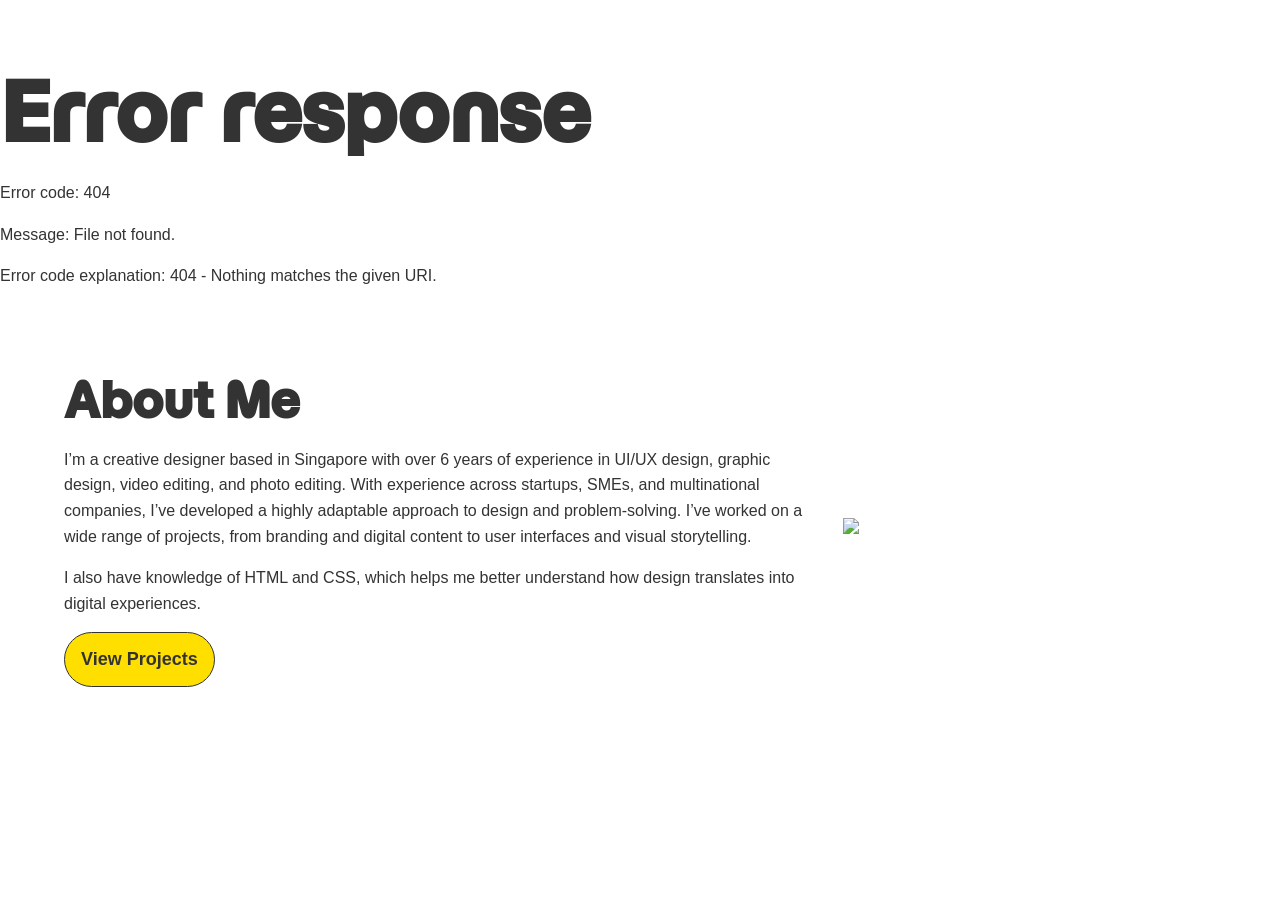
==== about-me.html @ 9fa0860f "fix project structure" ====
<!DOCTYPE html>
<html lang="en">
<head>
  <meta charset="UTF-8">
  <meta name="viewport" content="width=device-width, initial-scale=1.0">
  <link rel="icon" href="https://res.cloudinary.com/dkvnulmx9/image/upload/v1777386339/JG_Brand_Assets_Logo_bporus.svg" type="image/svg+xml">
  <title>Portfolio</title>
  <link rel="stylesheet" href="./css/header.css">
  <link rel="stylesheet" href="./css/base.css">
  <link rel="stylesheet" href="./css/tags.css">
  <link rel="preconnect" href="https://fonts.googleapis.com">
  <link rel="preconnect" href="https://fonts.gstatic.com" crossorigin>
  <link href="https://fonts.googleapis.com/css2?family=Momo+Trust+Display&display=swap" rel="stylesheet">
  <link href="https://fonts.googleapis.com/icon?family=Material+Icons" rel="stylesheet">
</head>

<body data-title="Jean Goh's Portfolio">
  <header id="header"></header>
  <section id="about me">
    <div class="container column-layout align-center">
        <div style="flex: 2">
            <h2>About Me</h2>
            <p>I’m a creative designer based in Singapore with over 6 years of experience in UI/UX design, graphic design, video editing, and photo editing. With experience across startups, SMEs, and multinational companies, I’ve developed a highly adaptable approach to design and problem-solving. I’ve worked on a wide range of projects, from branding and digital content to user interfaces and visual storytelling.</p>
            <p>I also have knowledge of HTML and CSS, which helps me better understand how design translates into digital experiences.</p>            </p>
            <a href="./projects.html" class="primary-btn">View Projects</a>
        </div>
        <div style="flex: 1">
            <img class="img-wrapper" src="https://res.cloudinary.com/dkvnulmx9/image/upload/v1778603439/JG_Photo_square_e1vzpb.png">
        </div>
    </div>
  </section>

  <script src="./javascript/base.js"></script>
  <script src="./javascript/animation.js"></script>
  <script src="./javascript/carousel.js"></script>
  <script src="./javascript/header.js"></script>
  <script src="./javascript/testimonial.js"></script>
  <script src="./javascript/projects.js"></script>
  <script src="./javascript/tags.js"></script>
</body>
</html>
---- css/header.css ----
.site-header {
  position: fixed;
  top: 0;
  z-index: 3000;

  width: 100%;
  height: 60px;

  display: flex;
  justify-content: space-between;
  align-items: center;

  padding: 0 20px;

  background: var(--color-bg);
  backdrop-filter: blur(12px);
  -webkit-backdrop-filter: blur(12px);
}

.logo {
  display: flex;
  align-items: center;
  text-decoration: none;
}

.logo img {
  height: 40px; 
  width: auto;
}

.brand-name {
  margin-left: 10px; 
  font-size: 24px; 
  font-family: Momo Trust Display, sans-serif; 
  font-weight: bold; color: #333; 
  align-items: middle;
}

#mainNav {
  font-family: Inter, sans-serif;
  font-size: 16px;
  color: #333;
  display: flex;
  flex-direction: row;
  gap: 20px;
  align-items: center;
  transition: none;
}

#mainNav > a { 
  align-items: center; 
  text-decoration: none; 
  color: #333; 
}

.nav-links {
  display: flex;
  flex-direction: row;
  margin: 0;
  padding: 0;
  list-style: none;
  align-items: center;
}

.nav-items {
  list-style: none;
  height: 100%;
  display: flex;
}


.nav-item > a {
  color: #333;
  font-weight: 500;
  text-decoration: none;
  transition: color 0.2s ease;
  padding: 15px;
}

.nav-item > a:hover {
  color: #00DDDD;
}

.nav-link {
  display: inline-flex;
  align-items: center;
  gap: 4px; /* space between text and icon */
  text-decoration: none;
}

/* smooth animation */
.nav-link .material-icons {
  transition: transform 0.3s ease;
}

.nav-link:hover .material-icons {
  transform: rotate(180deg);
}


.dropdown-content a {
  font-family: Inter, sans-serif;
  font-size: 14px;
  font-weight: 400;
  text-decoration: none;
}

.hamburger {
  display: none;
  background: none;
  border: none;
  cursor: pointer;
  transition: none;
  animation: none;
  opacity: 1;
  border: none;
  box-shadow: none;
  transform: translateY(0px);
}

.dropdown {
  position: relative;
}

/* Hidden menu */
.dropdown-content {
  display: none;
  position: absolute;
  top: 100%;
  left: 0;
  background: white;
  min-width: 180px;
  box-shadow: 0 8px 16px rgba(0,0,0,0.1);
  border-radius: 8px;
  overflow: hidden;
  z-index: 1000;
  margin: 0;
  padding: 0;
  list-style: none;
  width: 100%;
}

/* Links inside dropdown */
.dropdown-content a {
  display: block;
  padding: 20px;
  color: #333;
}

.dropdown-content a:hover {
  background: #f5f5f5;
}

/* Show menu on hover */
.dropdown:hover .dropdown-content {
  display: block;
}


/* MOBILE DEFAULT (hidden menu) */
@media (max-width: 1024px) {

  /* =========================
     LAYERING FIX (IMPORTANT)
  ========================= */
  .site-header {
    position: sticky;
    top: 0;
    z-index: 3000;
    background: white;
    border-bottom: 1px solid rgba(0,0,0,0.06);
  }

  .hamburger {
    z-index: 4000;
    display: flex;
    align-items: center;
    justify-content: center;
    height: 40px;
  }

  #mainNav {
    z-index: 2000;
  }

  /* =========================
     HAMBURGER ICON
  ========================= */
  input[type="checkbox"] {
    width: 40px;
    height: 40px;
    opacity: 0;
    position: absolute;
  }

  .hamburger-icon {
    width: 40px;
    height: 4px;
    background: #333;
    position: relative;
    border-radius: 999px;
  }

  .hamburger-icon::before,
  .hamburger-icon::after {
    content: '';
    width: 40px;
    height: 4px;
    background: #333;
    position: absolute;
    transition: 0.3s ease;
    border-radius: 999px;
  }

  .hamburger-icon::before { top: -14px; }
  .hamburger-icon::after { top: 14px; }

  /* X animation */
  #toggle:checked ~ .hamburger-icon {
    background: transparent;
  }

  #toggle:checked ~ .hamburger-icon::before {
    transform: translateY(14px) rotate(45deg);
  }

  #toggle:checked ~ .hamburger-icon::after {
    transform: translateY(-14px) rotate(-45deg);
  }

  /* =========================
     FULL PAGE MENU OVERLAY
  ========================= */
  #mainNav {
    position: fixed;
    top: 60px;
    left: 0;
    width: 100%;
    height: calc(100vh - 60px);

    /* 🔥 TINT + BLUR */
    background: rgba(255, 255, 255, 0.92);
    backdrop-filter: blur(16px);
    -webkit-backdrop-filter: blur(16px);

    display: flex;
    flex-direction: column;
    align-items: flex-start;
    padding: 20px;

    opacity: 0;
    visibility: hidden;
    pointer-events: none;

    transition: opacity 0.3s ease, visibility 0.3s ease;
  }

  /* OPEN STATE */
  #mainNav.active {
    opacity: 1;
    visibility: visible;
    pointer-events: auto;
  }

  /* =========================
     NAV STRUCTURE
  ========================= */
  .nav-links {
    flex-direction: column;
    width: 100%;
    margin: 0;
    padding: 0;
  }

  .nav-item {
    width: 100%;
  }

  .nav-item > a {
    display: block;
    width: 100%;
    padding: 16px;
    font-size: 18px;
    color: #333;
    text-decoration: none;
  }

  .nav-item > a:hover {
    color: #333;
  }

  /* =========================
     DROPDOWN
  ========================= */
  #mainNav .dropdown {
    width: 100%;
  }

  #mainNav .dropdown-content {
    position: static;
    display: flex;
    flex-direction: column;
    width: 100%;
    box-shadow: none;
    background: transparent;
  }

  .dropdown-content a:hover {
    background: none;
  }

  .nav-link:hover .material-icons {
    transform: none;
  }

}
---- css/base.css ----
html, body { 
  margin: 0; 
  padding: 0; 
  overflow-x: hidden;
  overflow-y: visible;
}

*, *::before, *::after {
  box-sizing: border-box;
}

body {
  opacity: 0;
  transition: opacity 0.15s ease;
  padding-top: 60px;
}

body.loaded {
  opacity: 1;
}

body.fade-out {
  opacity: 0;
}


/*Global Styles*/
:root {
  --space-1: 4px;
  --space-2: 8px;
  --space-3: 12px;
  --space-4: 16px;
  --space-5: 24px;
  --space-6: 32px;
  --space-7: 48px;
  --space-8: 64px;

  --color-text: #333;
  --color-bg: #ffffff;
  --color-surface: #edeae6;
  --color-primary: #00DDDD;
  --color-accent: #FFDF00;
  --color-border: #333;

  --font-body: Inter, sans-serif;
  --font-display: "Momo Trust Display", sans-serif;

  --text-xs: 0.75rem;
  --text-sm: 0.875rem;
  --text-base: 1rem;
  --text-md: 1.125rem;
  --text-lg: 1.5rem;
  --text-xl: 2rem;
  --text-2xl: 3rem;
  --text-3xl: 5rem;
}

/* Reusable Modules */
.container {
  max-width: 1200px;
  width: 90%;
  margin: 0px auto;
}

.column {
  display: flex;
  flex-direction: column;
}

.row {
  display: flex;
  flex-direction: row;
}

.center {
  align-items: center;
  justify-content: center;
  text-align: center;
}

.align-center{
 align-items: center; 
}

.left {
  align-items: flex-start;
  justify-content: flex-start;
  text-align: left;
}

.column-layout {
  display: flex;
  gap: var(--space-6);
}

img {
  max-width: 100%;
  height: auto;
  object-fit: cover;
}

.shadow {
  box-shadow: 0 0 12px rgba(0, 0, 0, 0.1);
}

/* Animation */

.reveal > * {
  opacity: 0;
  transform: translateY(30px);
  transition: opacity 1.5s ease, transform 1.5s ease;
}

.reveal.show > * {
  opacity: 1;
  transform: translateY(0);
}

/* Typography */
h1, h2, h3, h4, h5{
  margin-bottom: var(--space-3);
  margin-top: 0;
  padding: 0;
}

h1 {
  font-family: var(--font-display);
  font-size: var(--text-3xl);
  font-weight: bold;
  color: var(--color-text);
}

h2 {
  font-family: var(--font-display);
  font-size: var(--text-2xl);
  font-weight: 600;
  color: var(--color-text);
}

h3 {
  font-family: var(--font-body);
  font-size: var(--text-xl);
  color: var(--color-text);
}

h4 {
  font-family: var(--font-body);
  font-size: var(--text-md);
  color: var(--color-text);
}

h5 {
  font-family: var(--font-body);
  font-size: var(--text-sm);
  color: var(--color-text);
}
 

p {
  font-family: var(--font-body);
  font-size: var(--text-base);
  color: var(--color-text);
  line-height: 1.6;
}


/* Specific Styles */

#hero {
  background:var(--color-surface); 
  min-height:650px; 
  display:flex; 
  align-items:center; 
  justify-content:center; 
  text-align:center;
}

.hero-content {
  display: flex;
  flex-direction: column;
  gap: var(--space-4);
  align-items: center;
}

#breadcrumbs {
  padding-block: var(--space-3);
}

#breadcrumbs nav {
  display: flex;
  align-items: center;   /* important */
  gap: var(--space-2);
  font-family: var(--font-body);
  font-size: var(--text-sm);
}

#breadcrumbs nav a{
  font-family: var(--font-body);
  font-size: var(--text-sm);
  font-weight: 600;
  color: var(--color-text);
  text-decoration: none;
}

#breadcrumbs nav a:hover {
  color: var(--color-primary);
}

#breadcrumbs .material-icons {
  font-size: var(--text-sm);
  color: var(--color-text);
  transition: none;
}

section { 
  padding-block: var(--space-8);
}

#projects h2 {
  text-align: left;
}


hr {
  border: none;
  height: 3px;
  background-color: var(--color-border);
  margin: 20px 0;
}

.primary-btn {
  display: inline-block;
  background-color: var(--color-accent);  /* yellow color */
  color: var(--color-text);               /* text color */
  padding: var(--space-4) var(--space-4);         /* space inside */
  border: 1px solid var(--color-text);     /* add border */
  border-radius: 80px;         /* rounded corners */
  cursor: pointer;            /* pointer on hover */
  font-family: var(--font-body);
  font-size: 18px;
  font-weight: 600;
  transition: transform 0.3s ease;  /* smooth hover effect */
  text-decoration: none;
}

.primary-btn:hover {
  background-color: var(--color-primary); /* darker on hover */
  transform: scale(1.1);
  box-shadow: 4px 6px 0px var(--color-border);
}

.carousel-wrapper {
  max-width: 1080px;  
  min-width: 0;        /* visible area */
  width: 100%;
  height: auto;
  overflow: hidden;
  margin: 0 auto;
    -webkit-mask-image: linear-gradient(to right, transparent, black 10%, black 90%, transparent);
  -webkit-mask-repeat: no-repeat;
  -webkit-mask-size: 100% 100%;
  mask-image: linear-gradient(to right, transparent, black 10%, black 90%, transparent);
  mask-repeat: no-repeat;
  mask-size: 100% 100%;
}

.carousel {
  display: flex;
  margin: 20px 0;
  gap: var(--space-8);
  /* We'll animate using JS */
}

.icon {
  flex: 0 0 auto; /* don't shrink, don't grow, width based on content */
  display: flex;
  flex-direction: column;
  align-items: center;
  gap: var(--space-4);
  transition: transform 0.3s ease;
  text-decoration: none;
}

.icon img {
  height: 150px;
  width: auto;
  display: block;
  object-fit: contain;
}

.icon:hover {
  transform: scale(1.1);
  cursor: pointer;
}

#featured-projects{
  width: 100%;
  display: flex;
  justify-content: flex-start;
}

#projectsGrid {
  display: grid;
  grid-template-columns: repeat(3, 1fr);
  gap: var(--space-6);
}

.project-link {
  opacity: 1;
  transform: translateY(0);
  transition: opacity 0.35s ease, transform 0.35s ease;
  will-change: opacity, transform;
  display: block; /* important */
}

.project-link.is-hidden {
  opacity: 0;
  transform: translateY(12px);
  pointer-events: none;
  position: relative; /* keeps grid stable */
}

.project-link.is-ready {
  opacity: 0;
  transform: translateY(12px);
}

.project-link.is-visible {
  opacity: 1;
  transform: translateY(0);
}

.project-card-column .tag-pill:hover {
  transform: none;
  box-shadow: none;
}

.project-card-column {
  aspect-ratio: 4 / 4;
  background-color: var(--color-bg);
  border: var(--color-border) solid 1px;
  overflow: hidden;
  border-radius: 30px;
  cursor: pointer;
  transition: all 0.3s ease;
  width: 100%;
}


.project-card-column:hover {
  transform: scale(1.05);
  box-shadow: 4px 6px 0px var(--color-border);
}

.project-thumbnails {
  display: flex;
  overflow: hidden;
  aspect-ratio: 4 / 2;
  width: 100%;
  height: auto;
}

.project-thumbnails img {
  width: 100%;
}

.project-link {
  flex: 1;                /* equal width columns */
  text-decoration: none;
  color: inherit;
  display: block; /* makes entire area clickable */
}

.project-info {
  padding:10px 15px;
}

.project-main-image .img-wrapper {
  width: 100%;
  height: 100%;
  overflow: hidden;
  border-radius: 20px;
  transition: transform 0.3s ease;
}

.project-main-image img {
  width: 100%;
  height: 100%;
  object-fit: cover;
}

.project-main-image .img-wrapper:hover {
  transform: scale(1.01);
}

.img-wrapper img {
  width: 100%;
  height: 100%;
  object-fit: cover;
  display: block;
}

.img-wrapper-full {
  border-radius: 20px;
  height: 100%;
  overflow: hidden;
}

.img-wrapper-full img {
  width: 100%;
  height: auto;
  object-fit: cover;
  display: block;
}


/* Slideshow */
.testimonial-slider {
  position: relative;
  max-width: 900px;
  width: 100%;
  margin: auto;
}

/* FADE LEFT */
.testimonial-slider::before,
.testimonial-slider::after {
  content: "";
  position: absolute;
  top: 0;
  width: 60px;
  height: 100%;
  z-index: 5;
  pointer-events: none;
}

/* LEFT fade */
.testimonial-slider::before {
  left: 0;
  background: linear-gradient(to right, white 60%, transparent);
}

/* RIGHT fade */
.testimonial-slider::after {
  right: 0;
  background: linear-gradient(to left, white 60%, transparent);
}

.viewport {
  overflow: hidden;
  position: relative;
}

.track {
  display: flex;
  transition: transform 0.5s ease;
  touch-action: pan-y;
}

.slide {
  flex: 0 0 100%;
  display: flex;
  align-items: center;
  justify-content: center;
  

  min-height: 420px;   /* 👈 controls overall height */
  padding: 20px;
  box-sizing: border-box;
}

/* CARD */
.card {
  width: min(700px, 90%);
  height: 100%;              /* 👈 key */
  max-height: 500px;         /* optional safety cap */

  box-sizing: border-box;

  padding: var(--space-6);

  display: flex;
  flex-direction: column;
  justify-content: center;   /* keeps content centered */

  background-color: var(--color-surface);
  border: 1px solid var(--color-border);
  border-radius: 30px;
}

/* NAV */
.testimonial-slider .nav {
  position: absolute;
  top: 50%;
  transform: translateY(-50%);

  width: 40px;
  height: 40px;

  display: flex;              /* 👈 required */
  align-items: center;
  justify-content: center;

  padding: 0;                 /* 👈 remove shift */
  background: var(--color-bg);
  color: var(--color-text);
  border: 1px solid var(--color-border);

  border-radius: 50%;
  cursor: pointer;
  z-index: 10;
}

.prev { left: 10px; }
.next { right: 10px; }

/* DOTS */
.dots {
  display: flex;
  justify-content: center;
  gap: var(--space-2);
  margin-top: 10px;
}

.dot {
  all: unset;
  width: 8px;
  height: 8px;
  border-radius: 50%;
  background: var(--color-surface);
  transition: all 0.2s ease;
  cursor: pointer;
}

.dot:hover {
  background: var(--color-primary);
  scale: 1.1;
}

.dot.active {
  background: var(--color-border);
}

/* ONE BREAKPOINT */
@media (max-width: 1024px) {
  h1 { font-size: 3.5rem; }
  h2 { font-size: 2.5rem; }
  h3 { font-size: 1.5rem; }
  h4 { font-size: 1.2rem; }
  h5 { font-size: 1rem; }
  p  { font-size: 1.05rem; line-height: 1.65; }

  body {
  padding-top: 0px;
}

}



/* ONE BREAKPOINT */
@media (max-width: 768px) {
  h1 { font-size: 2.5rem; }
  h2 { font-size: 2rem; }
  h3 { font-size: 1.25rem; }
  h4 { font-size: 1.05rem; }
  h5 { font-size: 0.95rem; }

  p {
    font-size: 1rem;
    line-height: 1.7;
  }

  section {
    padding: 24px 16px;
  }

  #hero {
    min-height: auto;
    padding: 80px 16px;
  }

  .hero-content {
    max-width: 80%;
    gap: auto;
  }

  h1 {
  font-size: clamp(2.8rem, 8vw, 4rem);
  line-height: 1.05;
  }

  h2 {
    font-size: clamp(1.8rem, 5vw, 2.4rem);
    line-height: 1.2;
  }

  h3 {
    font-size: 1.25rem;
    line-height: 1.4;
  }

  h4 {
    font-size: 1.05rem;
    line-height: 1.4;
  }

  h5 {
    font-size: 0.95rem;
    line-height: 1.4;
  }

  p {
    font-size: 1rem;
    line-height: 1.7;
  }

  .primary-btn {
    padding: 14px 20px;
    font-size: 1rem;
    transition: all 0.3s ease;
  }

  .row {
    flex-direction: column;
  }
  
  .column {
    height: auto;
  }
  

  .carousel {
    gap: var(--space-6);
  }

  .carousel-wrapper {
    max-width: 80%;
  }

  .project-card-column:hover {
    transform: none;
    box-shadow: none;
  }

  .viewport {
    overflow: hidden; /* KEEP THIS */
    touch-action: pan-x;
  }

 .testimonial-slider::before {
  width: 20px;
  background: linear-gradient(to right, rgba(255,255,255,1), rgba(255,255,255,0));
}

.testimonial-slider::after {
  width: 20px;
  background: linear-gradient(to left, rgba(255,255,255,1), rgba(255,255,255,0));
}

.track {
  display: flex;
  transition: transform 0.5s ease;
  width: 100%;
}

  .track.dragging {
    cursor: grabbing;
  }

  .slide {
  flex: 0 0 100%;
  width: 100%;
  min-width: 100%;
  box-sizing: border-box;
}

  .track::-webkit-scrollbar {
    display: none;
  }

  /* hide arrows on mobile */
  .testimonial-slider .nav {
    display: none;
  }

  .card {
  width: 100%;
  max-width: none;
  height: auto;
  max-height: none;
  min-height: 100%;

  padding: 32px;

  display: flex;
  flex-direction: column;
  justify-content: center;

  background: var(--color-surface);
  border: 1px solid var(--color-border);
  border-radius: 30px;
}

}
---- css/tags.css ----
#project-filters {
  margin-bottom: 20px;
  display: flex;
  gap: 10px;
  flex-wrap: wrap;
}

.filter-btn {
  padding: 8px 14px;
  border: 1px solid #ccc;
  background: white;
  cursor: pointer;
  border-radius: 20px;
  transition: 0.2s;
}

.filter-btn:hover{
  background: var(--color-primary);
}

.filter-btn.active {
  background: black;
  color: white;
  border-color: black;
}

.tag-spacer {
  display: flex;
  gap: var(--space-2);
  margin-top: var(--space-2);
  flex-wrap: wrap; 
}

.tag-spacer a {
  text-decoration: none;
  color: inherit;
}

.tag-pill {
  padding: 4px 10px;
  border-radius: 999px;
  background-color: var(--color-primary);
  border: 1px solid var(--color-border);
  font-family: var(--font-body);
  font-size: var(--text-xs);
  font-weight: 600;

  transition: transform 0.3s ease;
  display: inline-block;
}

.tag-pill:hover {
  transform: scale(1.1);
  box-shadow: 4px 6px 0px var(--color-border);
}
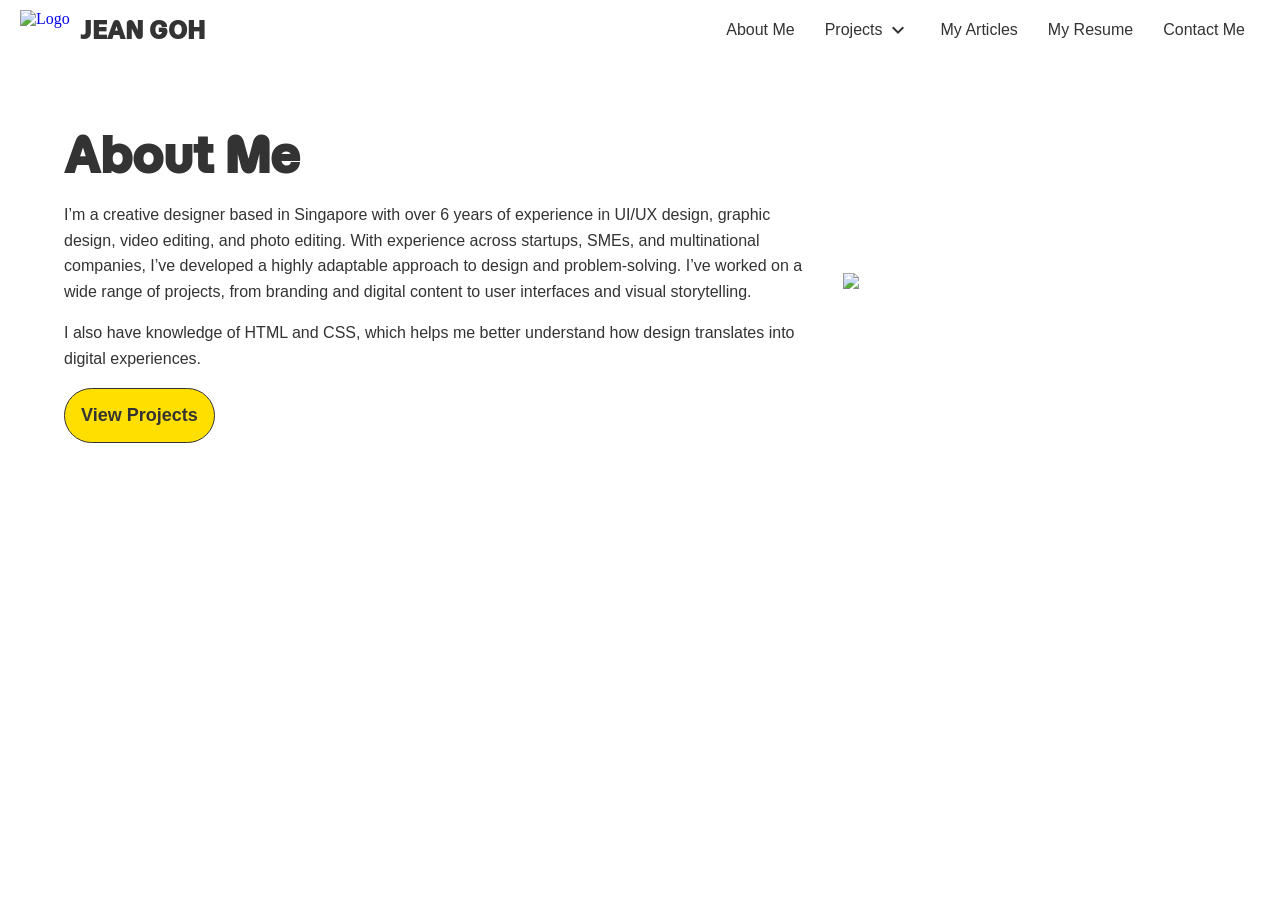
==== commit 4b19805d: "update" ====
--- a/about-me.html
+++ b/about-me.html
@@ -1,6 +1,7 @@
 <!DOCTYPE html>
 <html lang="en">
 <head>
+  <base href="/">
   <meta charset="UTF-8">
   <meta name="viewport" content="width=device-width, initial-scale=1.0">
   <link rel="icon" href="https://res.cloudinary.com/dkvnulmx9/image/upload/v1777386339/JG_Brand_Assets_Logo_bporus.svg" type="image/svg+xml">
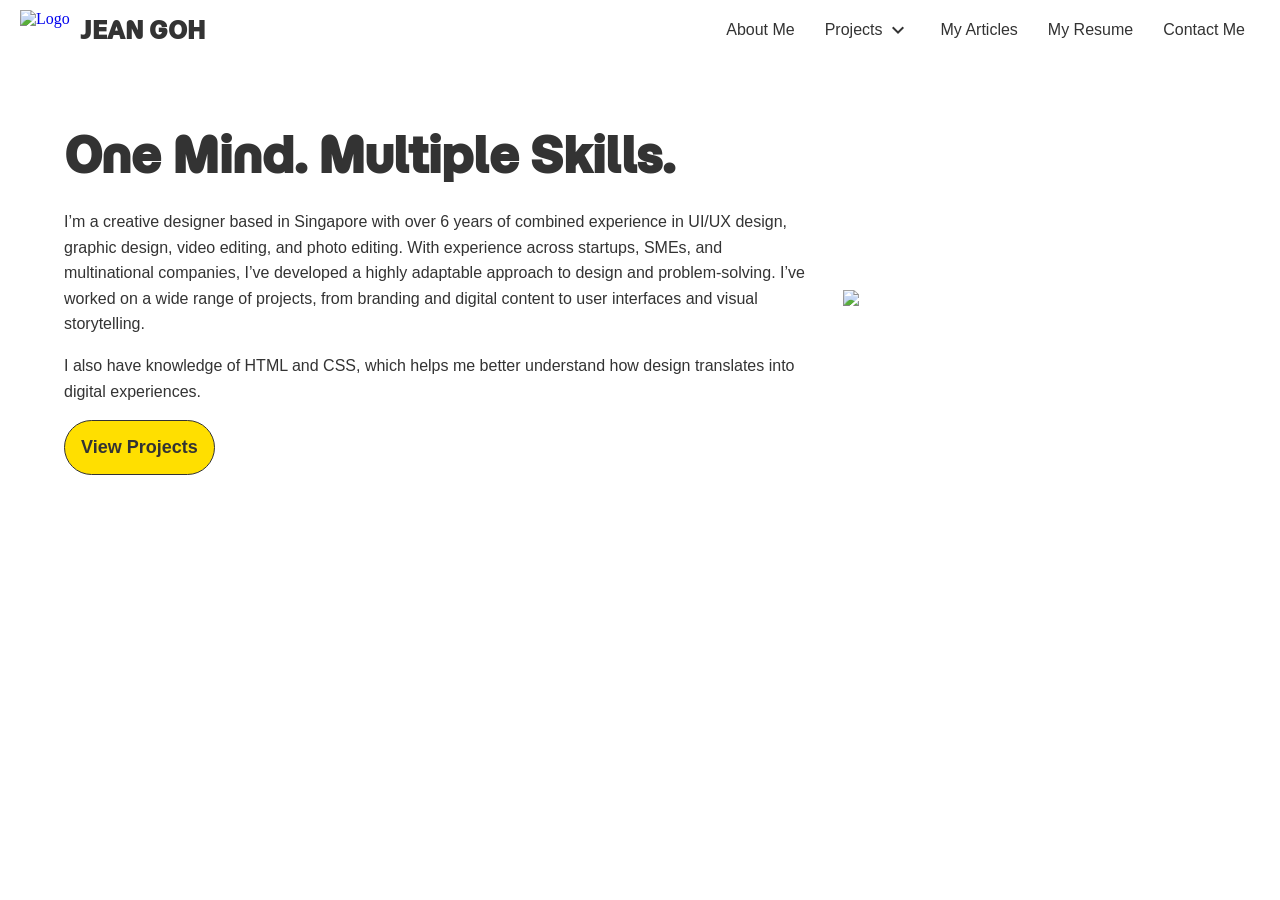
==== commit 961308e9: "Update 20260516" ====
--- a/about-me.html
+++ b/about-me.html
@@ -20,8 +20,8 @@
   <section id="about me">
     <div class="container column-layout align-center">
         <div style="flex: 2">
-            <h2>About Me</h2>
-            <p>I’m a creative designer based in Singapore with over 6 years of experience in UI/UX design, graphic design, video editing, and photo editing. With experience across startups, SMEs, and multinational companies, I’ve developed a highly adaptable approach to design and problem-solving. I’ve worked on a wide range of projects, from branding and digital content to user interfaces and visual storytelling.</p>
+            <h2>One Mind. Multiple Skills.</h2>
+            <p>I’m a creative designer based in Singapore with over 6 years of combined experience in UI/UX design, graphic design, video editing, and photo editing. With experience across startups, SMEs, and multinational companies, I’ve developed a highly adaptable approach to design and problem-solving. I’ve worked on a wide range of projects, from branding and digital content to user interfaces and visual storytelling.</p>
             <p>I also have knowledge of HTML and CSS, which helps me better understand how design translates into digital experiences.</p>            </p>
             <a href="./projects.html" class="primary-btn">View Projects</a>
         </div>
--- a/css/base.css
+++ b/css/base.css
@@ -107,8 +107,9 @@
 
 .reveal > * {
   opacity: 0;
-  transform: translateY(30px);
-  transition: opacity 1.5s ease, transform 1.5s ease;
+  transform: translateY(60px);
+  transition: opacity 1.4s cubic-bezier(0.16, 1, 0.3, 1),
+              transform 1.4s cubic-bezier(0.16, 1, 0.3, 1);
 }
 
 .reveal.show > * {
@@ -116,12 +117,24 @@
   transform: translateY(0);
 }
 
+.reveal.show > *:nth-child(1) { transition-delay: 0s; }
+.reveal.show > *:nth-child(2) { transition-delay: 0.12s; }
+.reveal.show > *:nth-child(3) { transition-delay: 0.24s; }
+.reveal.show > *:nth-child(4) { transition-delay: 0.36s; }
+.reveal.show > *:nth-child(5) { transition-delay: 0.48s; }
+
 /* Typography */
 h1, h2, h3, h4, h5{
-  margin-bottom: var(--space-3);
   margin-top: 0;
   padding: 0;
 }
+
+h1 { margin-bottom: clamp(1.5rem, 2vw, 2rem); }
+h2 { margin-bottom: clamp(1.25rem, 1.8vw, 1.75rem); }
+h3 { margin-bottom: clamp(1rem, 1.5vw, 1.5rem); }
+h4 { margin-bottom: clamp(0.75rem, 1.2vw, 1.25rem); }
+h5 { margin-bottom: clamp(0.5rem, 1vw, 1rem); }
+h6 { margin-bottom: clamp(0.4rem, 0.75vw, 0.75rem); }
 
 h1 {
   font-family: var(--font-display);
@@ -165,6 +178,9 @@
 
 
 /* Specific Styles */
+#hero h1 {
+  margin-bottom: 0;
+}
 
 #hero {
   background:var(--color-surface); 
@@ -239,7 +255,7 @@
   font-family: var(--font-body);
   font-size: 18px;
   font-weight: 600;
-  transition: transform 0.3s ease;  /* smooth hover effect */
+  transition: transform 0.3s ease, box-shadow 0.3s ease;  /* smooth hover effect */
   text-decoration: none;
 }
 
@@ -249,42 +265,71 @@
   box-shadow: 4px 6px 0px var(--color-border);
 }
 
+.primary-btn.nav:disabled {
+  opacity: 0.3;
+  cursor: not-allowed;
+  pointer-events: none;
+  filter: grayscale(1);
+  box-shadow: none !important;
+}
+
+.btn-wrap {
+  transition: opacity 1.5s ease, transform 1.5s ease;
+  transform: translateY(30px);
+  opacity: 0;
+}
+
+.reveal.show .btn-wrap {
+  transform: translateY(0);
+  opacity: 1;
+}
+
 .carousel-wrapper {
-  max-width: 1080px;  
-  min-width: 0;        /* visible area */
-  width: 100%;
-  height: auto;
+  width: 100%;
+  max-width: 1080px;
+  margin: 0 auto;
   overflow: hidden;
-  margin: 0 auto;
-    -webkit-mask-image: linear-gradient(to right, transparent, black 10%, black 90%, transparent);
-  -webkit-mask-repeat: no-repeat;
-  -webkit-mask-size: 100% 100%;
-  mask-image: linear-gradient(to right, transparent, black 10%, black 90%, transparent);
-  mask-repeat: no-repeat;
-  mask-size: 100% 100%;
+  position: relative;
+
+  -webkit-mask-image: linear-gradient(
+    to right,
+    transparent,
+    black 10%,
+    black 90%,
+    transparent
+  );
+  mask-image: linear-gradient(
+    to right,
+    transparent,
+    black 10%,
+    black 90%,
+    transparent
+  );
 }
 
 .carousel {
   display: flex;
-  margin: 20px 0;
+  flex-wrap: nowrap;
+  width: max-content;
   gap: var(--space-8);
-  /* We'll animate using JS */
+
+  will-change: transform;
+  transform: translateX(0);
 }
 
 .icon {
-  flex: 0 0 auto; /* don't shrink, don't grow, width based on content */
+  flex: 0 0 auto;
   display: flex;
   flex-direction: column;
   align-items: center;
   gap: var(--space-4);
-  transition: transform 0.3s ease;
   text-decoration: none;
+  transition: transform 0.2s ease;
 }
 
 .icon img {
   height: 150px;
   width: auto;
-  display: block;
   object-fit: contain;
 }
 
@@ -414,7 +459,21 @@
 }
 
 
-/* Slideshow */
+/* Testimonial Slideshow */
+.viewport p,
+.viewport h4,
+.viewport h5 {
+  margin: 0;
+}
+
+.viewport p {
+  margin-bottom: var(--space-4); /* quote → author block */
+}
+
+.viewport h4 {
+  margin-bottom: var(--space-2); /* quote → author block */
+}
+
 .testimonial-slider {
   position: relative;
   max-width: 900px;
@@ -449,12 +508,17 @@
 .viewport {
   overflow: hidden;
   position: relative;
+  width: 100%;
 }
 
 .track {
   display: flex;
-  transition: transform 0.5s ease;
-  touch-action: pan-y;
+  flex-wrap: nowrap;
+  width: 100%;
+  will-change: transform;
+  user-select: none;
+  -webkit-user-select: none;
+  -webkit-touch-callout: none;
 }
 
 .slide {
@@ -470,14 +534,14 @@
 }
 
 /* CARD */
-.card {
+.testimonial-card {
   width: min(700px, 90%);
   height: 100%;              /* 👈 key */
   max-height: 500px;         /* optional safety cap */
 
   box-sizing: border-box;
 
-  padding: var(--space-6);
+  padding: var(--space-8);
 
   display: flex;
   flex-direction: column;
@@ -528,7 +592,6 @@
   height: 8px;
   border-radius: 50%;
   background: var(--color-surface);
-  transition: all 0.2s ease;
   cursor: pointer;
 }
 
@@ -554,6 +617,10 @@
   padding-top: 0px;
 }
 
+#projectsGrid {
+    grid-template-columns: 1fr;
+  }
+
 }
 
 
@@ -644,9 +711,9 @@
   }
 
   .viewport {
-    overflow: hidden; /* KEEP THIS */
-    touch-action: pan-x;
-  }
+  overflow: hidden;
+  touch-action: pan-y;
+}
 
  .testimonial-slider::before {
   width: 20px;
@@ -660,13 +727,9 @@
 
 .track {
   display: flex;
-  transition: transform 0.5s ease;
-  width: 100%;
-}
-
-  .track.dragging {
-    cursor: grabbing;
-  }
+  will-change: transform;
+  transform: translateX(0);
+}
 
   .slide {
   flex: 0 0 100%;
@@ -684,7 +747,7 @@
     display: none;
   }
 
-  .card {
+  .testimonial-card {
   width: 100%;
   max-width: none;
   height: auto;
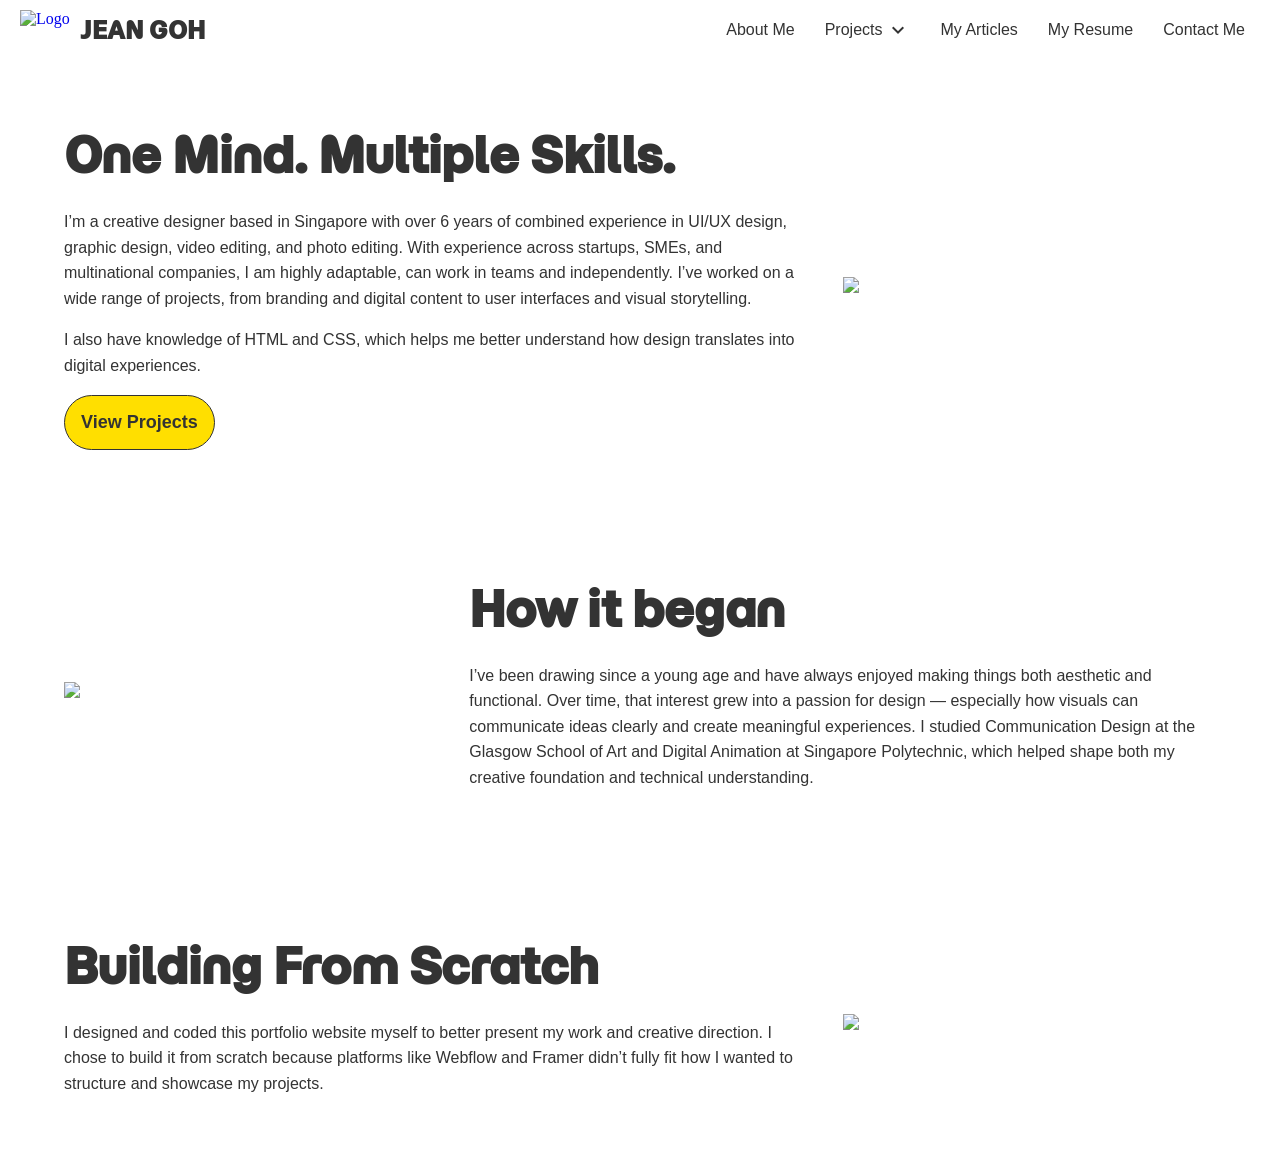
==== commit 0c3e3b51: "Update 20260518" ====
--- a/about-me.html
+++ b/about-me.html
@@ -18,10 +18,10 @@
 <body data-title="Jean Goh's Portfolio">
   <header id="header"></header>
   <section id="about me">
-    <div class="container column-layout align-center">
+    <div class="container row column-layout align-center reveal about-section">
         <div style="flex: 2">
             <h2>One Mind. Multiple Skills.</h2>
-            <p>I’m a creative designer based in Singapore with over 6 years of combined experience in UI/UX design, graphic design, video editing, and photo editing. With experience across startups, SMEs, and multinational companies, I’ve developed a highly adaptable approach to design and problem-solving. I’ve worked on a wide range of projects, from branding and digital content to user interfaces and visual storytelling.</p>
+            <p>I’m a creative designer based in Singapore with over 6 years of combined experience in UI/UX design, graphic design, video editing, and photo editing. With experience across startups, SMEs, and multinational companies, I am highly adaptable, can work in teams and independently. I’ve worked on a wide range of projects, from branding and digital content to user interfaces and visual storytelling.</p>
             <p>I also have knowledge of HTML and CSS, which helps me better understand how design translates into digital experiences.</p>            </p>
             <a href="./projects.html" class="primary-btn">View Projects</a>
         </div>
@@ -30,8 +30,33 @@
         </div>
     </div>
   </section>
+  <section id="how-it-began">
+    <div class="container row column-layout align-center reveal about-section">
+         <div style="flex: 1">
+            <img class="img-wrapper" src="https://res.cloudinary.com/dkvnulmx9/image/upload/v1778603439/JG_Photo_square_e1vzpb.png">
+        </div>
+        <div style="flex: 2">
+            <h2>How it began</h2>
+            <p>I’ve been drawing since a young age and have always enjoyed making things both aesthetic and functional. Over time, that interest grew into a passion for design — especially how visuals can communicate ideas clearly and create meaningful experiences.
+
+I studied Communication Design at the Glasgow School of Art and Digital Animation at Singapore Polytechnic, which helped shape both my creative foundation and technical understanding.</p>
+        </div>
+    </div>
+  </section>
+  <section id="about me">
+    <div class="container row column-layout align-center reveal about-section">
+        <div style="flex: 2">
+            <h2>Building From Scratch</h2>
+            <p>I designed and coded this portfolio website myself to better present my work and creative direction. I chose to build it from scratch because platforms like Webflow and Framer didn’t fully fit how I wanted to structure and showcase my projects.</p>
+        </div>
+        <div style="flex: 1">
+            <img class="img-wrapper" src="https://res.cloudinary.com/dkvnulmx9/image/upload/v1778603439/JG_Photo_square_e1vzpb.png">
+        </div>
+    </div>
+  </section>
 
   <script src="./javascript/base.js"></script>
+  <script src="./reload.js"></script>
   <script src="./javascript/animation.js"></script>
   <script src="./javascript/carousel.js"></script>
   <script src="./javascript/header.js"></script>
--- a/css/header.css
+++ b/css/header.css
@@ -239,7 +239,7 @@
     height: calc(100vh - 60px);
 
     /* 🔥 TINT + BLUR */
-    background: rgba(255, 255, 255, 0.92);
+    background: white;
     backdrop-filter: blur(16px);
     -webkit-backdrop-filter: blur(16px);
 
--- a/css/base.css
+++ b/css/base.css
@@ -198,6 +198,67 @@
   align-items: center;
 }
 
+#hero {
+  position: relative;
+  overflow: hidden;
+}
+
+/* text layer */
+.hero-content {
+  position: relative;
+  z-index: 1;
+}
+
+.hero-overlay {
+  position: absolute;
+  inset: 0;
+  width: 100%;
+  height: 100%;
+  overflow: hidden;
+
+  z-index: 5;
+  pointer-events: none;
+}
+
+/* shared blob styles */
+.blob {
+  position: absolute;
+  opacity: 0.35;
+  mix-blend-mode: multiply;
+
+  height: auto;
+  max-width: none;
+
+  animation: float 10s ease-in-out infinite;
+}
+
+/* responsive blob sizes */
+.blob-1 {
+  width: clamp(100px, 14vw, 240px);
+
+  top: 10%;
+  left: 2%;
+}
+
+.blob-2 {
+  width: clamp(80px, 10vw, 180px);
+
+  bottom: 35%;
+  right: 12%;
+
+  animation-delay: 2s;
+}
+
+/* subtle floating animation */
+@keyframes float {
+  0%, 100% {
+    transform: translateY(0px) rotate(0deg);
+  }
+
+  50% {
+    transform: translateY(20px) rotate(6deg);
+  }
+}
 #breadcrumbs {
   padding-block: var(--space-3);
 }
@@ -345,6 +406,7 @@
 }
 
 #projectsGrid {
+  max-width: 90%;
   display: grid;
   grid-template-columns: repeat(3, 1fr);
   gap: var(--space-6);
@@ -575,6 +637,10 @@
   z-index: 10;
 }
 
+.testimonial-slider .nav:hover{
+  transform: translateY(-50%) scale(1.1);
+}
+
 .prev { left: 10px; }
 .next { right: 10px; }
 
@@ -614,13 +680,18 @@
   p  { font-size: 1.05rem; line-height: 1.65; }
 
   body {
-  padding-top: 0px;
-}
-
-#projectsGrid {
+    padding-top: 0px;
+  }
+
+  #projectsGrid {
     grid-template-columns: 1fr;
   }
 
+  .project-card-column {
+    width: 100%;
+    max-width: 420px;
+    margin: 0 auto;
+  }
 }
 
 
@@ -652,9 +723,24 @@
     gap: auto;
   }
 
+  .blob-1 {
+    width: clamp(80px, 22vw, 160px);
+
+    top: 12%;
+    left: -4%;
+  }
+
+  .blob-2 {
+    width: clamp(70px, 18vw, 140px);
+
+    bottom: 28%;
+    right: -4%;
+  }
+
+
   h1 {
-  font-size: clamp(2.8rem, 8vw, 4rem);
-  line-height: 1.05;
+    font-size: clamp(2.8rem, 8vw, 4rem);
+    line-height: 1.05;
   }
 
   h2 {
@@ -711,32 +797,32 @@
   }
 
   .viewport {
-  overflow: hidden;
-  touch-action: pan-y;
-}
+    overflow: hidden;
+    touch-action: pan-y;
+  }
 
  .testimonial-slider::before {
-  width: 20px;
-  background: linear-gradient(to right, rgba(255,255,255,1), rgba(255,255,255,0));
-}
-
-.testimonial-slider::after {
-  width: 20px;
-  background: linear-gradient(to left, rgba(255,255,255,1), rgba(255,255,255,0));
-}
-
-.track {
-  display: flex;
-  will-change: transform;
-  transform: translateX(0);
-}
+    width: 20px;
+    background: linear-gradient(to right, rgba(255,255,255,1), rgba(255,255,255,0));
+  }
+
+  .testimonial-slider::after {
+    width: 20px;
+    background: linear-gradient(to left, rgba(255,255,255,1), rgba(255,255,255,0));
+  }
+
+  .track {
+    display: flex;
+    will-change: transform;
+    transform: translateX(0);
+  }
 
   .slide {
-  flex: 0 0 100%;
-  width: 100%;
-  min-width: 100%;
-  box-sizing: border-box;
-}
+    flex: 0 0 100%;
+    width: 100%;
+    min-width: 100%;
+    box-sizing: border-box;
+  }
 
   .track::-webkit-scrollbar {
     display: none;
@@ -748,21 +834,25 @@
   }
 
   .testimonial-card {
-  width: 100%;
-  max-width: none;
-  height: auto;
-  max-height: none;
-  min-height: 100%;
-
-  padding: 32px;
-
-  display: flex;
-  flex-direction: column;
-  justify-content: center;
-
-  background: var(--color-surface);
-  border: 1px solid var(--color-border);
-  border-radius: 30px;
-}
-
-}
+    width: 100%;
+    max-width: none;
+    height: auto;
+    max-height: none;
+    min-height: 100%;
+    padding: 32px;
+    display: flex;
+    flex-direction: column;
+    justify-content: center;
+    background: var(--color-surface);
+    border: 1px solid var(--color-border);
+    border-radius: 30px;
+  }
+
+  .about-section{
+    flex-direction: column-reverse;
+  }
+
+  #featured-projects {
+    justify-content: center;
+  }
+}
--- a/css/tags.css
+++ b/css/tags.css
@@ -1,8 +1,45 @@
 #project-filters {
-  margin-bottom: 20px;
   display: flex;
   gap: 10px;
   flex-wrap: wrap;
+  display: flex;
+  flex-direction: column;
+
+  gap: 1rem;
+}
+
+#project-page {
+  display: flex;
+  flex-direction: column;
+  gap: 2rem;
+}
+
+/* title + filters stacked vertically */
+#project-page > h2,
+#project-filters {
+  width: 100%;
+}
+
+#filter-toggle{
+  border: none;
+  background: none;
+  min-width: 40px;
+}
+
+#filter-toggle .material-icons{
+  font-size: var(--text-xl);
+}
+
+
+.desktop-filters {
+  display: flex;
+  gap: 1rem;
+  flex-wrap: wrap;
+}
+
+/* Mobile hidden by default */
+.mobile-filter {
+  display: none;
 }
 
 .filter-btn {
@@ -52,4 +89,92 @@
 .tag-pill:hover {
   transform: scale(1.1);
   box-shadow: 4px 6px 0px var(--color-border);
+}
+
+@media (max-width: 768px) {
+
+  #project-page {
+    align-items: flex-start;
+    flex-direction: column;
+    gap: 1rem;
+  }
+
+  /* THIS is the key: title + filters row */
+  #project-page > h2,
+  #project-filters {
+    width: auto;
+  }
+
+  #projectTagAlign > div:first-child {
+    flex: 1;
+  }
+
+  /* RIGHT side (filters) */
+  #projectTagAlign > div:last-child {
+    flex: 0;
+    display: flex;
+    justify-content: flex-end;
+  }
+
+  /* row container */
+  #project-filters {
+    display: flex;
+    flex-direction: row;
+    align-items: center;
+    justify-content: flex-end;
+
+    width: 100%;
+    flex-wrap: nowrap;   /* IMPORTANT */
+  }
+
+  /* prevent title wrapping awkwardly */
+  #pageTitleText {
+    margin: 0;
+    white-space: nowrap;
+    text-align: left;
+  }
+  
+  .mobile-filter {
+    display: flex;   /* or block */
+    align-items: center;
+    margin-left: auto; 
+    justify-content: center;
+  }
+
+  .desktop-filters {
+    display: none;
+  }
+
+  .mobile-filter-menu {
+  display: none;
+  position: absolute;
+  top: 60px;
+  right: 0;
+
+  flex-direction: row;
+  flex-wrap: wrap;
+
+  gap: 0.5rem;
+
+  padding: 1rem;
+  border-radius: 12px;
+
+  background: white;
+  z-index: 100;
+}
+
+.mobile-filter-menu.show {
+  display: flex;
+  flex-direction: column;
+}
+#projectTagAlign{
+  display: flex;
+  flex-direction: row;
+  align-items: center;
+  width: 100%;
+}
+
+#featured-projects{
+align-items: center;
+}
 }
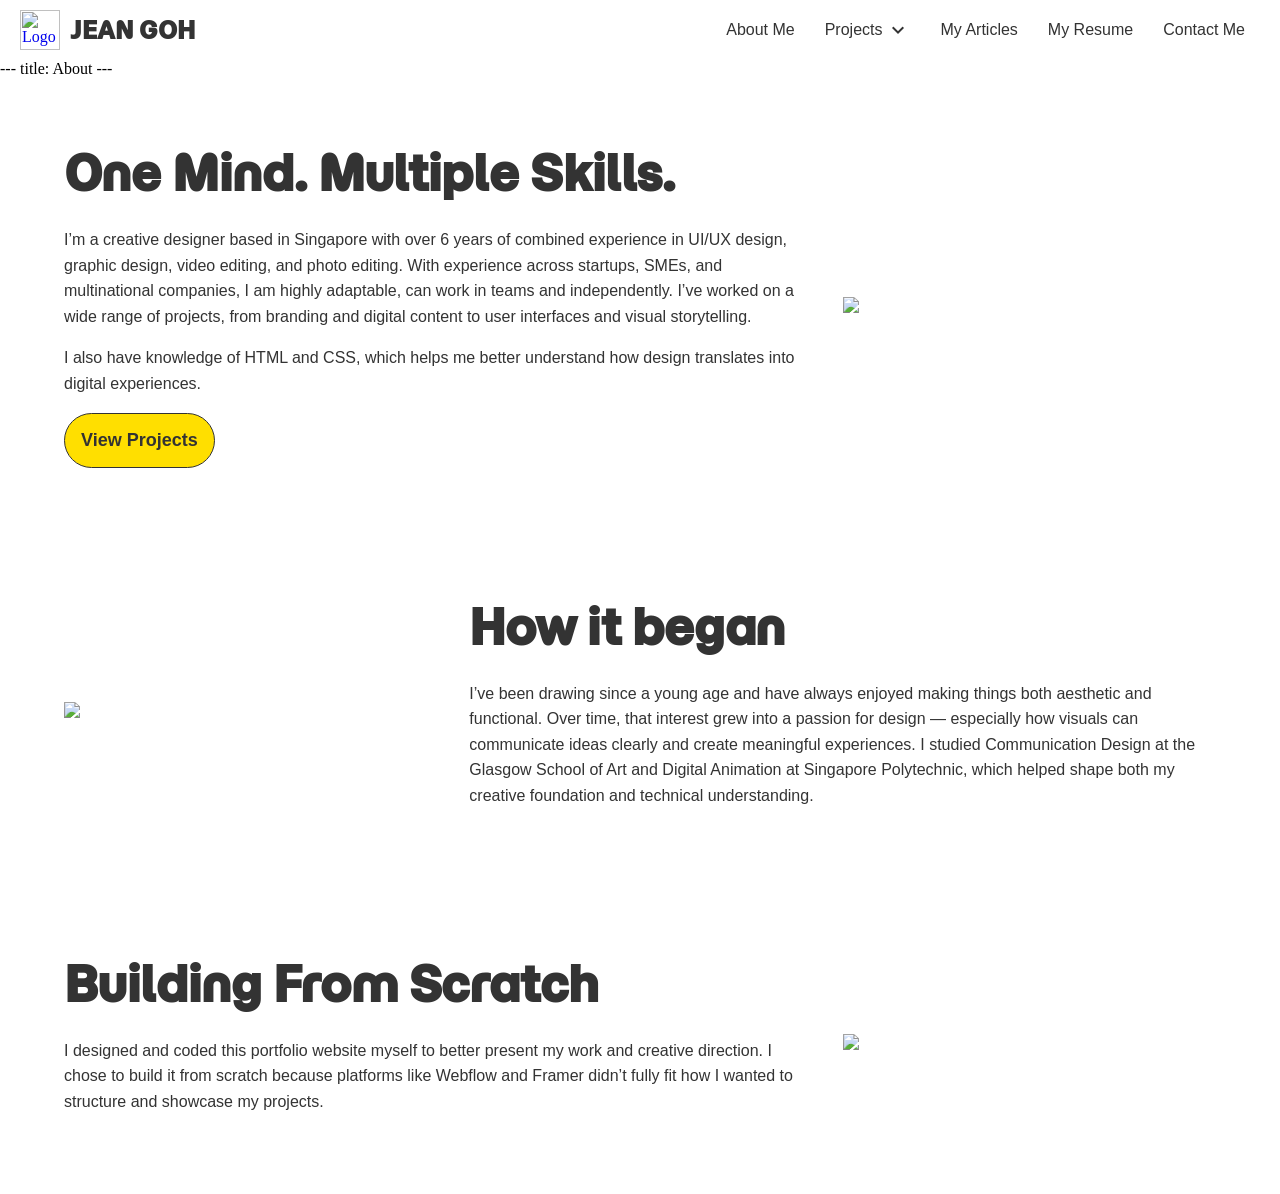
==== commit d6227737: "YAML" ====
--- a/about-me.html
+++ b/about-me.html
@@ -1,3 +1,7 @@
+---
+title: About
+---
+
 <!DOCTYPE html>
 <html lang="en">
 <head>
@@ -15,7 +19,7 @@
   <link href="https://fonts.googleapis.com/icon?family=Material+Icons" rel="stylesheet">
 </head>
 
-<body data-title="Jean Goh's Portfolio">
+<body data-title="{{ page.title }}">
   <header id="header"></header>
   <section id="about me">
     <div class="container row column-layout align-center reveal about-section">
